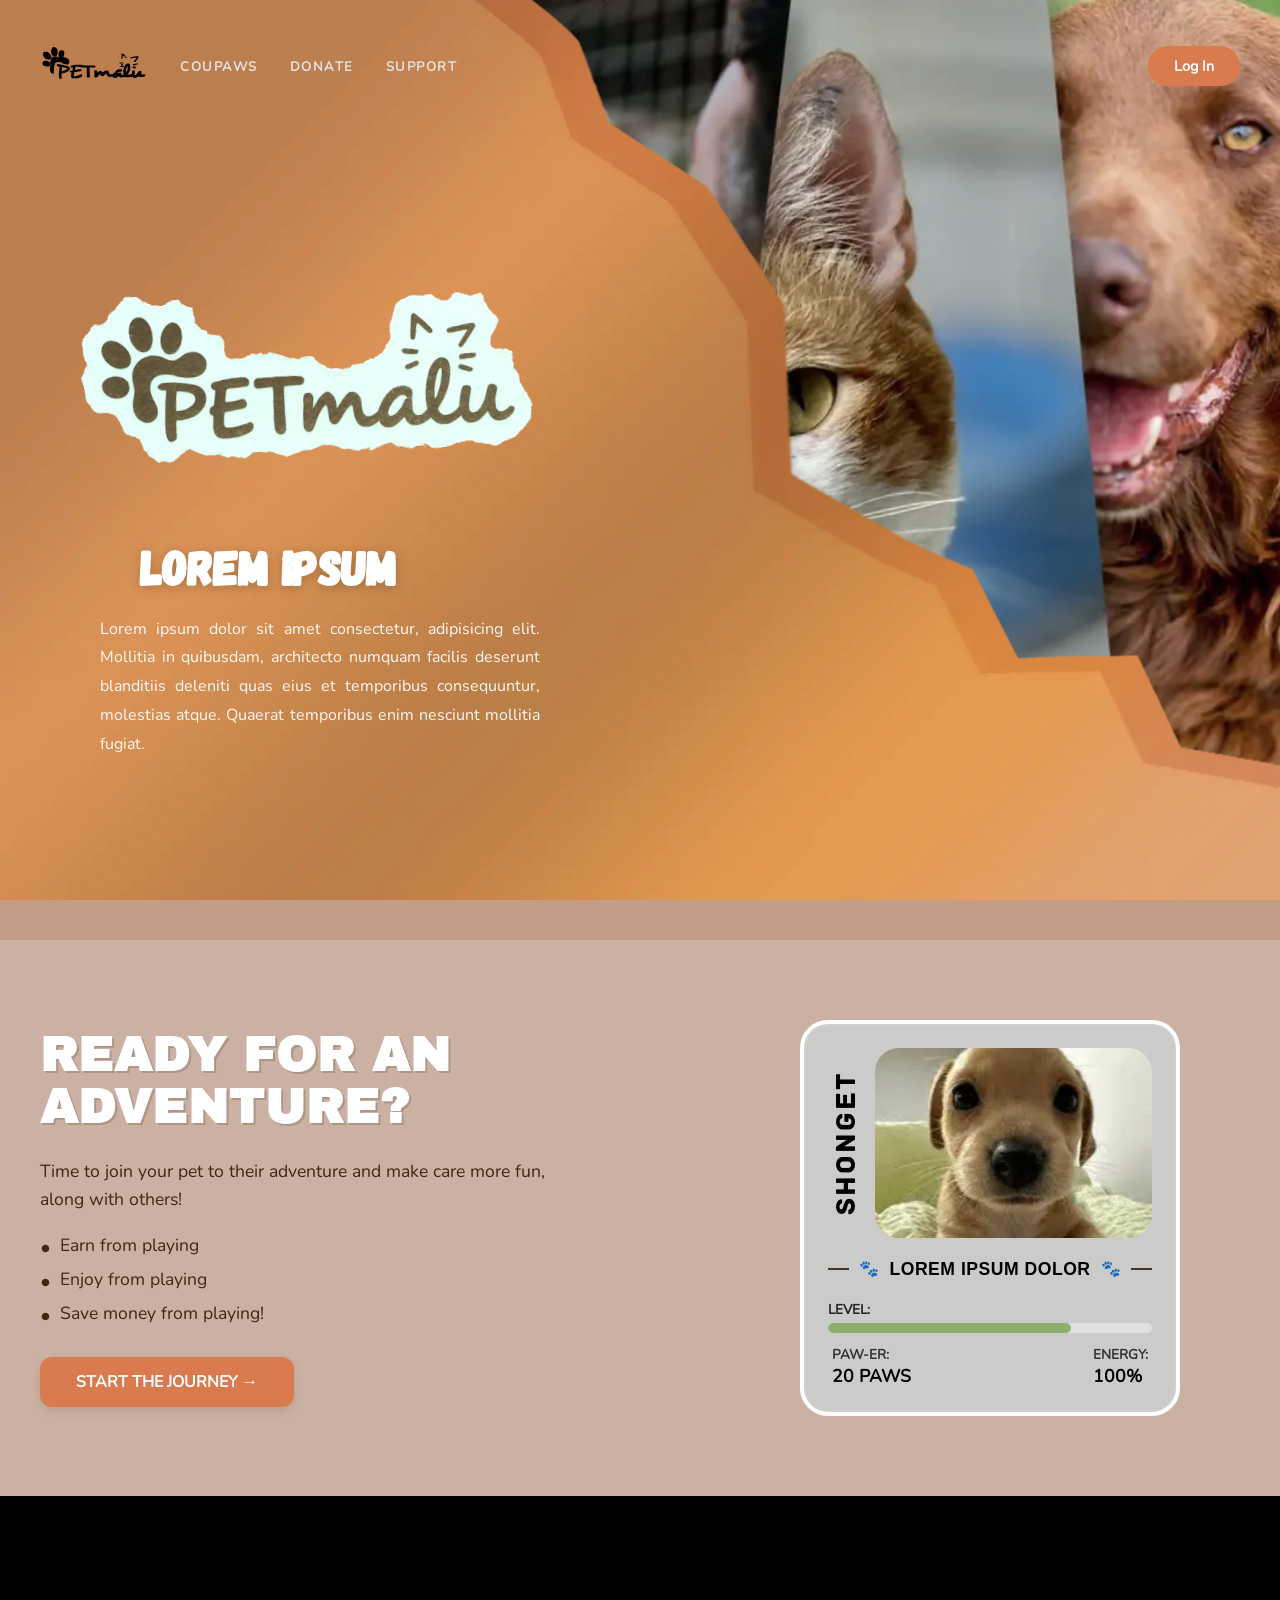
==== WebIndex/index.html @ b1582bc2 "New File Names (Para mas madali basahin)" ====
<!DOCTYPE html>

<html lang="en">

<head>
    <meta charset="UTF-8">
    <meta name="viewport" content="width=device-width, initial-scale=1.0">
    <title>PETmalu</title>
    <link rel="shortcut icon" href="/Assets/FaviconLogo.ico" type="image/x-icon">
    <link rel="stylesheet" href="index_style.css">
    <script src="index_script.js" defer></script>
</head>

<body>

    <nav>
        <a href="#" class="logo" id="logo-backtop">
            <img src="/Assets/Home_HeaderLogoSMALL.svg" alt="PETmalu">
        </a>

        <ul class="nav-links">
            <li><a href="#">Coupaws</a></li>
            <li><a href="#">Donate</a></li>
            <li><a href="#">Support</a></li>
        </ul>
        <button class="btn-login">Log In</button>
        <button class="hamburger" onclick="toggleMenu()">&#9776;</button>
    </nav>

    <section class="hero">
        <div class="harrow hero-left-bg"></div>
        <div class="harrow hero-right-photo"></div>

        <div class="hero-content">
            <div class="main-logo">
                <img src="/Assets/Home_Logo.webp" alt="PETmaluMAIN">
            </div>
            <h1>Lorem Ipsum</h1>
            <p>
                Lorem ipsum dolor sit amet consectetur, adipisicing elit. Mollitia in quibusdam, architecto numquam
                facilis deserunt blanditiis deleniti quas eius et temporibus consequuntur, molestias atque. Quaerat
                temporibus enim nesciunt mollitia fugiat.
            </p>
        </div>
    </section>

    <div class="separator"></div>

    <section class="adventure-section">
        <div class="adventure-container">

            <div class="adventure-left">
                <h2>READY FOR AN ADVENTURE?</h2>
                <p class="adventure-subtext">
                    Time to join your pet to their adventure and make care more fun, along with others!
                </p>
                <ul class="adventure-features">
                    <li>Earn from playing</li>
                    <li>Enjoy from playing</li>
                    <li>Save money from playing!</li>
                </ul>
                <button class="btn-journey">START THE JOURNEY &rarr;</button>
            </div>

            <div class="adventure-right">
                <div class="pet-card-slider" id="petCardSlider">
                    <div class="pet-card" id="petCardContent">

                        <div class="card-top-layout">
                            <div class="pet-name-vertical">SHONGET</div>
                            <div class="pet-image-container">
                                <img src="/Assets/wilsonlosiento.webp" alt="Pet Avatar" id="cardPetImg">
                            </div>
                        </div>

                        <div class="card-title-divider">
                            <span class="paw-icon">&#128062;</span>
                            <span class="pet-title">LOREM IPSUM DOLOR</span>
                            <span class="paw-icon">&#128062;</span>
                        </div>

                        <div class="card-stats-layout">
                            <div class="level-container">
                                <label>LEVEL:</label>
                                <div class="xp-bar">
                                    <div class="xp-progress" style="width: 75%;"></div>
                                </div>
                            </div>
                            <div class="stat-row">
                                <div class="stat-box">
                                    <span class="stat-label">PAW-ER:</span>
                                    <strong class="stat-value" id="cardPawer">20 PAWS</strong>
                                </div>
                                <div class="stat-box">
                                    <span class="stat-label">ENERGY:</span>
                                    <strong class="stat-value" id="cardEnergy">100%</strong>
                                </div>
                            </div>
                        </div>

                    </div>
                </div>
            </div>

        </div>
    </section>

    <!-- MODAL -->
    <div class="modal-overlay" id="authModal">
        <div class="modal-card">
            <button class="modal-close" id="closeModalBtn">&times;</button>

            <!-- LOGIN VIEW -->
            <div class="auth-view" id="loginView">
                <h2 class="auth-title">LOG IN</h2>
                <p class="auth-subtitle">Purr~ welcome back hooman!</p>
                <form id="loginForm">
                    <div class="input-group">
                        <input type="text" id="loginUser" placeholder="Username/Email">
                    </div>
                    <div class="input-group">
                        <input type="password" id="loginPass" placeholder="Password">
                    </div>
                    <!-- General form error (wrong credentials, no account) -->
                    <span class="form-error" id="loginFormError"></span>
                    <button type="submit" class="btn-auth-submit">LOG IN</button>
                </form>
                <p class="auth-switch-text"><a href="#" id="switchToRegister">Register Now</a></p>
            </div>

            <!-- REGISTER VIEW -->
            <div class="auth-view hidden" id="registerView">
                <h2 class="auth-title">REGISTER</h2>
                <p class="auth-subtitle">Woof! Let's get started!</p>
                <form id="registerForm">
                    <div class="input-group">
                        <input type="email" id="regEmail" placeholder="Email Address">
                    </div>
                    <div class="input-group">
                        <input type="password" id="regPass" placeholder="Password">
                    </div>
                    <div class="input-group">
                        <input type="password" id="regConfirm" placeholder="Confirm Password">
                    </div>
                    <div class="terms-row">
                        <input type="checkbox" id="agreeTerms">
                        <label for="agreeTerms">I agree to the <a href="#">Terms of Service</a></label>
                    </div>
                    <span class="form-error" id="registerFormError"></span>
                    <button type="submit" class="btn-auth-submit">REGISTER</button>
                </form>
                <p class="auth-switch-text">Account Exists? <a href="#" id="switchToLogin">Log In</a></p>
            </div>

        </div>
    </div>

    <footer></footer>

</body>

</html>
---- WebIndex/index_style.css ----
*, *::before, *::after {
    margin: 0;
    padding: 0;
    box-sizing: border-box;
}

/* === FONTS === */
@font-face {
    font-family: 'Nunito';
    src: url(/Fonts/Nunito/Nunito-VariableFont_wght.ttf) format('truetype');
    font-weight: 400;
    font-style: normal;
    font-display: swap;
}

@font-face {
    font-family: 'Nunito';
    src: url(/Fonts/Nunito/Nunito-Italic-VariableFont_wght.ttf) format('truetype');
    font-weight: 400;
    font-style: italic;
    font-display: swap;
}

@font-face {
    font-family: 'Gagalin';
    src: url(/Fonts/gagalin/Gagalin-Regular.otf) format('opentype');
    font-weight: 400;
    font-style: normal;
    font-display: swap;
}

@font-face {
    font-family: 'ArchivoBlack';
    src: url(/Fonts/Archivo_Black/ArchivoBlack-Regular.ttf) format('truetype');
    font-weight: 400;
    font-style: normal;
    font-display: swap;
}

@font-face {
    font-family: 'Archive';
    src: url(/Fonts/archive/Archive.otf) format('opentype');
    font-weight: 400;
    font-style: normal;
    font-display: swap;
}

@font-face {
    font-family: 'EtnaSerif';
    src: url(/Fonts/Etna_serif/etna-free-font.otf) format('opentype');
    font-weight: 400;
    font-style: normal;
    font-display: swap;
}

/* MAIN PAGE */
body {
    font-family: 'Nunito', sans-serif;
}

nav {
    position: fixed;
    top: 0; left: 0; right: 0;
    z-index: 100;
    display: flex;
    align-items: center;
    padding: 18px 40px;  
    gap: 32px;

    background: rgba(65, 38, 17, 0); 
    backdrop-filter: blur(0px);

    transition: background 0.3s ease, backdrop-filter 0.3s ease, padding 0.3s ease;
}

nav.scrolled {
    background: rgba(65, 38, 17, 0.65); 
    backdrop-filter: blur(12px);       
    padding: 12px 40px;                
    box-shadow: 0 4px 20px rgba(0, 0, 0, 0.15);
}

.logo img {
    height: 90px;
    width: auto;
}

.nav-links {
    display: flex;
    gap: 32px;
    list-style: none;
    padding: 0;
    margin: 0;
}

.nav-links a {
    color: rgb(226, 226, 226);
    text-decoration: none;
    font-size: 0.82rem;
    font-weight: 800;
    letter-spacing: 1.5px;
    text-transform: uppercase;
    transition: opacity 0.2s;
}

.nav-links + .btn-login {
    margin-left: auto;
}

.btn-login {
    background: #d97b4f;
    color: white;
    border: none;
    padding: 10px 26px;
    border-radius: 30px;
    font-family: 'Nunito', sans-serif;
    font-size: 0.9rem;
    font-weight: 700;
    cursor: pointer;
    transition: background 0.2s, transform 0.15s;
}
.btn-login:hover { background: #b85e32; transform: scale(1.04); }

.hamburger {
    display: none;
    background: transparent;
    border: none;
    color: rgb(255, 255, 255);
    font-size: 1.8rem;
    cursor: pointer;
}

/* ═══════════════════════════
   HERO
═══════════════════════════ */
.hero {
    position: relative;
    width: 100%;
    min-height: 100vh;
    display: flex;
    align-items: center;
    overflow: hidden;
}

.harrow {
    position: absolute;
    inset: 0;
    background-repeat: no-repeat;
}

.hero-left-bg {
    background-image: url('/Assets/Home_BG.webp');
    background-size: cover;
    background-position: left center;
    z-index: 2;
}

.hero-right-photo {
    background-image: url('/Assets/Home_Pets.webp');
    background-size: cover;
    background-position: right center;
    z-index: 1;
}

.hero-content {
    /* border: solid; <-- Debugging: know size*/
    position: relative;
    z-index: 10;
    padding: 120px 40px 60px 0;
    max-width: 700px;
}

/* FIX: removed padding so logo aligns with h1 and p */
.main-logo {
    margin-left: -30px;
    margin-bottom: 0;
}

.main-logo img {
    transform: rotate(-4deg);
    height: 380px;         
    width: auto;
}

.hero-content h1 {
    font-family: 'Gagalin', sans-serif;
    font-size: 3rem;
    color: white;
    text-transform: uppercase;
    margin-top: -50px;      /* gap between logo and h1 */
    padding-left: 140px;
    margin-bottom: 20px;
    text-shadow: 0 2px 12px rgba(0, 0, 0, 0.2);
}

.hero-content p {
    font-size: 1rem;
    line-height: 1.8;
    color: rgba(255, 255, 255, 0.95);
    max-width: 440px;
    margin-left: 100px;
    text-align: justify;
}

.separator {
    background-color: #c59d87;
    padding: 20px;
    width: 100%;
    display: flex;
    justify-content: center;
}

/* ═══════════════════════════
   ADVENTURE SECTION
═══════════════════════════ */
.adventure-section {
    background-color: #cbb1a3; /* Matches your warm background color */
    padding: 80px 40px;
    width: 100%;
    display: flex;
    justify-content: center;
}

.adventure-container {
    max-width: 1200px;
    width: 100%;
    display: flex;
    align-items: center;
    justify-content: space-between;
    gap: 40px;
}

/* Left Content Styles */
.adventure-left {
    flex: 1;
    max-width: 550px;
}

.adventure-left h2 {
    font-family: 'ArchivoBlack', 'Gagalin', sans-serif;
    font-size: 3rem;
    color: #fff; /* White title with a soft offset shadow look */
    text-shadow: 2px 2px 0px rgba(65, 38, 17, 0.2);
    margin-bottom: 24px;
    letter-spacing: 1px;
}

.adventure-subtext {
    font-size: 1.1rem;
    line-height: 1.6;
    color: #412611; /* Dark brown for high contrast readability */
    margin-bottom: 20px;
}

.adventure-features {
    list-style-type: none; /* Removes standard bullets so we can style them */
    margin-bottom: 32px;
}

.adventure-features li {
    font-size: 1.1rem;
    color: #412611;
    margin-bottom: 10px;
    position: relative;
    padding-left: 20px;
}

/* Custom Bullet Point (A neat trick instead of standard dots) */
.adventure-features li::before {
    content: "•";
    position: absolute;
    left: 0;
    color: #412611;
    font-size: 1.3rem;
}

/* Start Journey Button */
.btn-journey {
    background: #d97b4f;
    color: white;
    border: none;
    padding: 14px 36px;
    border-radius: 12px; /* Smooth rounded corners matching your image */
    font-family: 'Nunito', sans-serif;
    font-size: 1rem;
    font-weight: 800;
    text-transform: uppercase;
    cursor: pointer;
    box-shadow: 0 4px 10px rgba(0, 0, 0, 0.1);
    transition: background 0.2s, transform 0.15s;
}

.btn-journey:hover {
    background: #b85e32;
    transform: translateY(-2px);
}

/* Right Content Column holding the placeholder card */
.adventure-right {
    flex: 1;
    display: flex;
    justify-content: center;
    max-width: 500px;
}

.pet-card {
    background: #e1deda; /* Light gray card backing */
    width: 100%;
    max-width: 380px;
    border-radius: 24px; /* Matches your rounded card graphics */
    box-shadow: 0 8px 24px rgba(0, 0, 0, 0.1);
    border: 4px solid #fff; /* Gives it a premium clean border look */
}

/* Card Container Setup */
.pet-card-slider {
    width: 100%;
    max-width: 380px;
    display: flex;
    justify-content: center;
}

/* The Main Card Box */
.pet-card {
    background-color: #cbcbc9; /* Matches the exact matte gray background */
    width: 100%;
    max-width: 380px;
    border-radius: 28px;       /* Smooth rounded card frame */
    padding: 24px;
    box-shadow: inset 0 0 0 2px rgba(255,255,255,0.1); /* Subtle inner depth */
    display: flex;
    flex-direction: column;
    gap: 16px;
    opacity: 1;
    transition: opacity 0.4s ease-in-out;
}

.pet-card.fade-out {
    opacity: 0;
}

/* Image + Vertical Name Row */
.card-top-layout {
    display: flex;
    align-items: center;
    gap: 12px;
    width: 100%;
}

/* The Magic Trick for Vertical Text */
.pet-name-vertical {
    font-family: 'Archive', 'Gagalin', Arial, sans-serif;
    font-size: 1.8rem;
    color: #000000;
    writing-mode: vertical-rl;  /* Rotates text alignment vertically */
    transform: rotate(180deg);    /* Keeps text orientation reading upwards */
    text-align: center;
    letter-spacing: 2px;
}

.pet-image-container {
    flex: 1;
    background: #738c31; /* Matches the landscape greens or backup placeholder color */
    border-radius: 24px;
    height: 190px;
    overflow: hidden;
}

.pet-image-container img {
    width: 100%;
    height: 100%;
    object-fit: cover; /* Keeps real images nicely cropped inside */
}

/* Decorative Title Separator Line */
.card-title-divider {
    display: flex;
    align-items: center;
    justify-content: center;
    gap: 10px;
    width: 100%;
    margin: 4px 0;
}

.card-title-divider::before,
.card-title-divider::after {
    content: "";
    flex: 1;
    height: 2px;
    background-color: #433530; /* Dark alignment line color */
}

.pet-title {
    font-family: Arial, sans-serif;
    font-weight: bold;
    font-size: 1.1rem;
    color: #000;
    text-transform: uppercase;
    letter-spacing: 0.5px;
}

.paw-icon {
    color: #000;
    font-size: 1rem;
}

/* Progress and Stats Layout */
.level-container {
    display: flex;
    flex-direction: column;
    gap: 4px;
    margin-bottom: 12px;
}

.level-container label {
    font-size: 0.85rem;
    font-weight: bold;
    color: #222;
}

.xp-bar {
    background: rgba(255, 255, 255, 0.4);
    border-radius: 20px;
    height: 10px;
    width: 100%;
    overflow: hidden;
}

.xp-progress {
    background: #8fae6b; /* Soft green status fill from your layout design */
    height: 100%;
    border-radius: 20px;
}

/* Side-by-Side Stat Numbers */
.stat-row {
    display: flex;
    justify-content: space-between;
    width: 100%;
    padding: 0 4px;
}

.stat-box {
    display: flex;
    flex-direction: column;
}

.stat-label {
    font-size: 0.85rem;
    color: #333;
    font-weight: bold;
}

.stat-value {
    font-size: 1.1rem;
    color: #000;
    font-weight: 900;
}

/*
    FOOTER
*/
footer {
    background-color: black;
    padding: 100px;
    width: 100%;
    display: flex;
    justify-content: center;
}

/* ═══════════════════════════
   ADVENTURE RESPONSIVE MODIFIER
═══════════════════════════ */
@media (max-width: 768px) {
    .adventure-container {
        flex-direction: column; /* Automatically stacks them on mobile! */
        text-align: center;
        gap: 40px;
    }
    
    .adventure-features li {
        padding-left: 0;
    }
    .adventure-features li::before {
        display: none; /* Cleans up alignment for center text on mobile */
    }
    
    .adventure-left h2 {
        font-size: 2.2rem;
    }
}

/* ═══════════════════════════
   AUTH MODAL SYSTEM
═══════════════════════════ */
.modal-overlay {
    display: none;
    position: fixed;
    inset: 0;
    background: rgba(0, 0, 0, 0.5);
    z-index: 999;
    justify-content: center;
    align-items: center;
}

.modal-overlay.active {
    display: flex;
}

.modal-card {
    background: #e8d5c0;
    border-radius: 24px;
    padding: 40px 36px 32px;
    width: 100%;
    max-width: 420px;
    position: relative;
}

.modal-overlay.active .modal-card {
    transform: scale(1);
}

.modal-close {
    position: absolute;
    top: 20px;
    right: 24px;
    background: none;
    border: none;
    font-size: 1.4rem;
    cursor: pointer;
    color: #3b2a1a;
}

.auth-title {
    font-family: 'EtnaSerif', sans-serif;
    font-size: 2.2rem;
    color: #1a1008;
    text-align: center;
    text-transform: uppercase;
    margin-bottom: 6px;
}

.auth-subtitle {
    text-align: center;
    font-size: 0.95rem;
    color: #3b2a1a;
    margin-bottom: 32px;
}

/* Form Styles */
.input-group {
    margin-bottom: 16px;
}

.input-group input {
    width: 100%;
    padding: 14px 20px;
    border-radius: 30px;
    border: 2px solid #b87a5a;
    background: #e8d5c0;
    font-family: 'Nunito', sans-serif;
    font-size: 0.9rem;
    color: #3b2a1a;
    outline: none;
    transition: border-color 0.2s;
}

.input-group input::placeholder {
    color: #8a6a55;
}

.input-group input:focus {
    border-color: #d97b4f;
}

.btn-auth-submit {
    width: 100%;
    padding: 14px;
    margin-top: 24px;
    background: #d4907a;
    color: #1a1008;
    border: 2px solid #b87a5a;
    border-radius: 30px;
    font-family: 'ArchivoBlack', sans-serif;
    font-size: 1rem;
    cursor: pointer;
    transition: background 0.2s;
}

.btn-auth-submit:hover {
    background: #c47a62;
    color: white;
}

.auth-switch-text {
    text-align: center;
    margin-top: 20px;
    padding-top: 20px;
    border-top: 2px dashed #b87a5a;
    font-size: 0.9rem;
    color: #3b2a1a;
}

.auth-switch-text a {
    color: #3b2a1a;
    font-weight: 800;
    text-decoration: none;
}

.auth-switch-text a:hover {
    color: #d97b4f;
}

/* View utility class switcher toggle toggling mechanisms */
.hidden {
    display: none;
}

/* CHECK BOX TOS */
.terms-row {
    display: flex;
    align-items: center;
    gap: 10px;
    margin-top: 8px;
    font-size: 0.88rem;
    color: #3b2a1a;
}

.terms-row a {
    font-weight: 800;
    color: #3b2a1a;
    text-decoration: none;
}

.terms-row a:hover { color: #d97b4f; }

/* ═══════════════════════════
   MOBILE (768px and below)
═══════════════════════════ */
@media (max-width: 768px) {

    .hamburger {
        display: block;
    }

    .nav-links + .btn-login {
        margin-left: auto;
    }

    .nav-links {
        flex-direction: column;
        position: absolute;
        top: 90px; left: 0; right: 0;
        background: rgba(65, 38, 17, 0.85);
        padding: 20px;
        gap: 16px;
        text-align: center;
        z-index: 200;

        /* fade + slide animation */
        display: flex;
        opacity: 0;
        pointer-events: none;
        transform: translateY(-10px);
        transition: opacity 0.3s ease, transform 0.3s ease;
    }

    .nav-links.open {
        opacity: 1;
        pointer-events: all;
        transform: translateY(0);
    }

    .nav-links a {
        color: rgb(255, 255, 255);
    }

    .hero-left-bg { display: none; }

    .hero-right-photo {
        background-position: center;
        z-index: 1;
    }

    .hero-right-photo::after {
        content: '';
        position: absolute;
        inset: 0;
        background: rgba(0, 0, 0, 0.45);
        z-index: 1;
    }

    .logo img {
        filter: brightness(0) invert(1);
        height: 100px;
        width: auto;
    }

    .hero-content {
        padding: 120px 24px 40px 24px;
        text-align: center;
        max-width: 100%;
    }

    .main-logo {
        display: flex;
        justify-content: center;   
    }

    .main-logo img {
        height: 140px;
        padding-left: 150px;
        margin-bottom: 20px;             
    }

    .hero-content p {
        text-align: center;
    }
}

/* ═══════════════════════════
   ULTRA-SMALL MOBILE (320px and below)
═══════════════════════════ */
@media (max-width: 360px) {
    nav {
        padding: 10px 16px; /* Shrinks container spacing so buttons don't clip */
        gap: 12px;
    }

    .logo img {
        height: 45px; /* Scales down the header logo so it fits alongside buttons */
    }

    .btn-login {
        padding: 6px 16px; /* Makes the login button thumb-friendly but compact */
        font-size: 0.8rem;
    }

    .hamburger {
        font-size: 1.5rem; /* Scales down hamburger slightly */
    }

    .hero-content {
        padding-top: 90px; /* Prevents header from hiding top elements */
    }

    .main-logo img {
        height: 110px; /* Scales down the big center logo */
    }

    .hero-content h1 {
        font-size: 2rem; /* Softens big heading text so it doesn't split awkwardly into single letters */
    }

    .hero-content p {
        font-size: 0.85rem; /* Keeps line lengths comfortable to read */
    }
}

/* ═══════════════════════════
   INLINE ERROR STYLES
═══════════════════════════ */

/* Red border on invalid input */
.input-group input.input-error {
    border-color: #c0392b;
    background: #fdf0ee;
}

/* Small red text below the input */
.error-msg {
    display: block;
    color: #c0392b;
    font-size: 0.78rem;
    margin-top: 5px;
    margin-left: 12px;
}

/* General form-level error (wrong credentials, terms not checked) */
.form-error {
    display: block;
    font-size: 0.82rem;
    margin-top: 6px;
    margin-left: 4px;
    min-height: 1em;
}
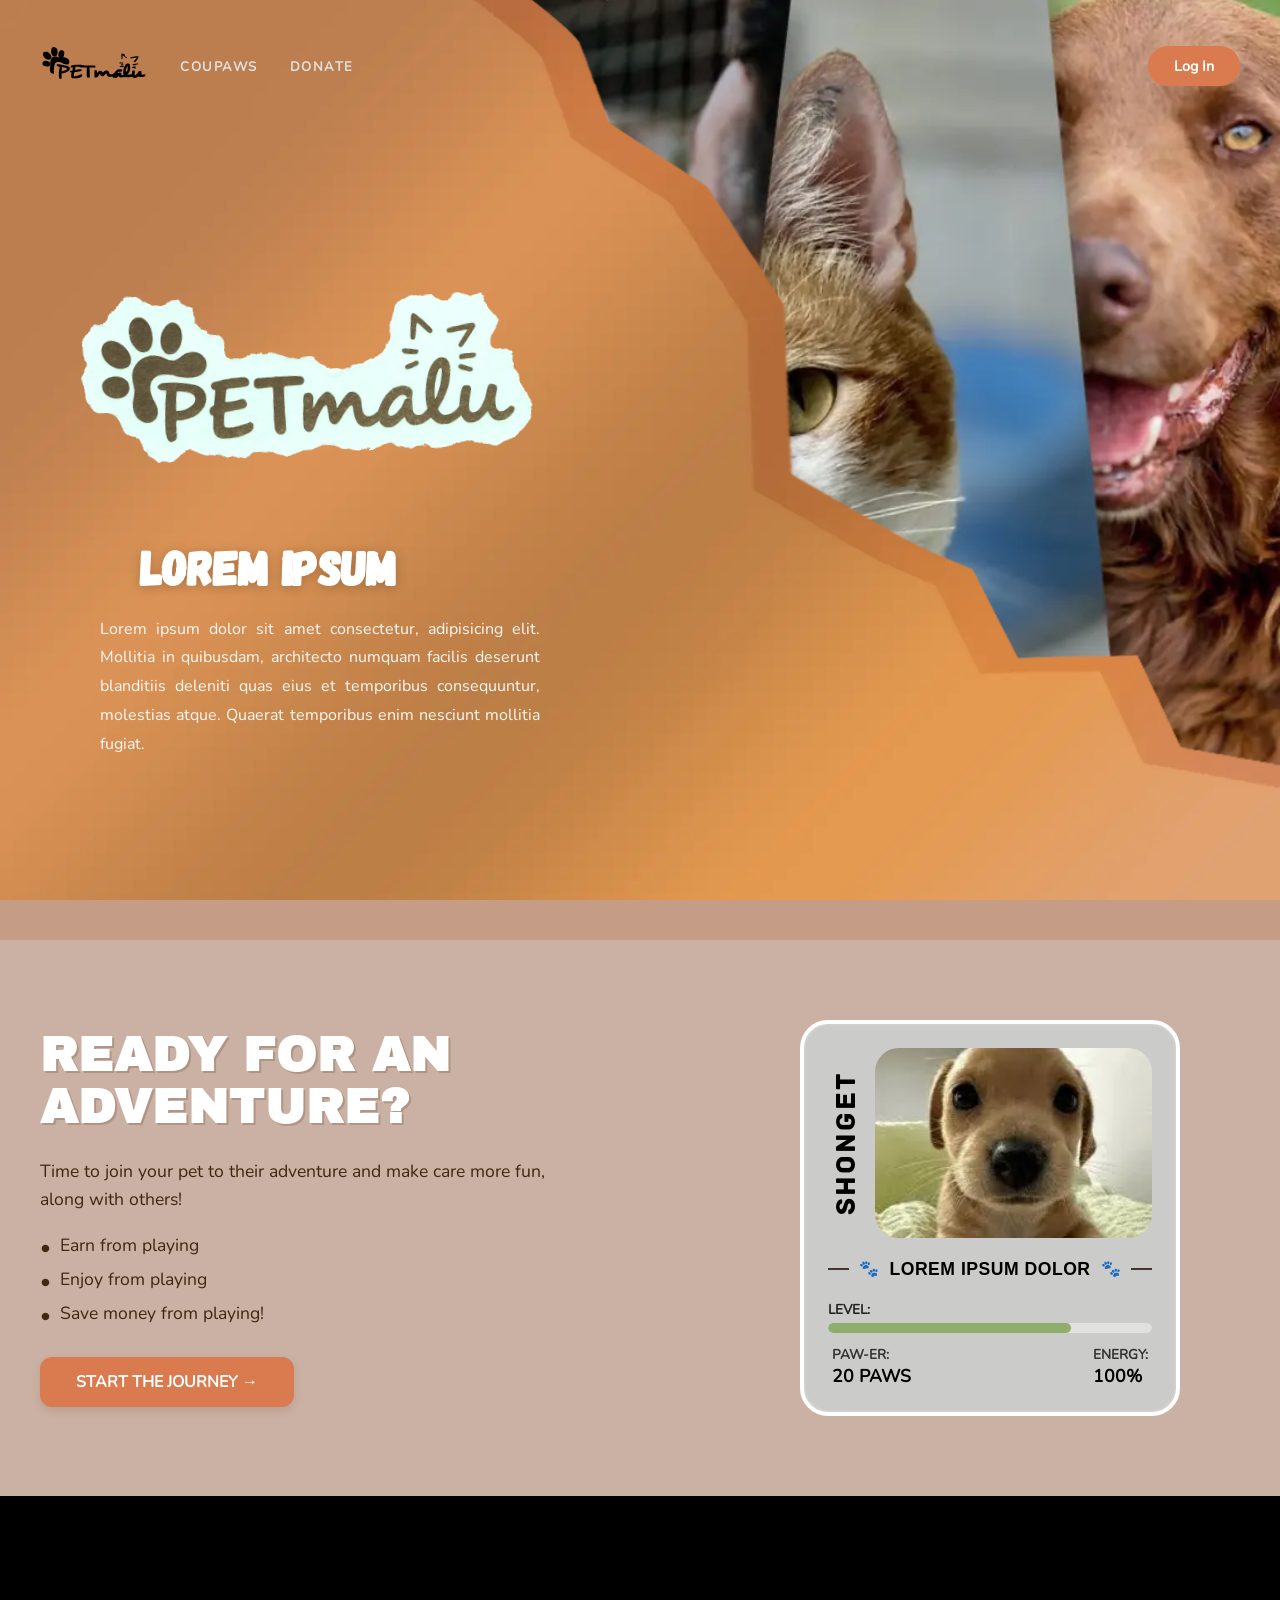
==== commit 8b039818: "Just in case if i forgor i edited anything" ====
--- a/WebIndex/index.html
+++ b/WebIndex/index.html
@@ -19,11 +19,11 @@
         </a>
 
         <ul class="nav-links">
-            <li><a href="#">Coupaws</a></li>
-            <li><a href="#">Donate</a></li>
-            <li><a href="#">Support</a></li>
+            <li><a href="/WebCoupons/coupons.html">Coupaws</a></li>
+            <li><a href="/WebDonate/donate.html">Donate</a></li>
+            <!-- Remove Support nav, its just the same as donate i guess -->
         </ul>
-        <button class="btn-login">Log In</button>
+        <button class="btn-login" id="navAuthBtn">Log In</button>
         <button class="hamburger" onclick="toggleMenu()">&#9776;</button>
     </nav>
 
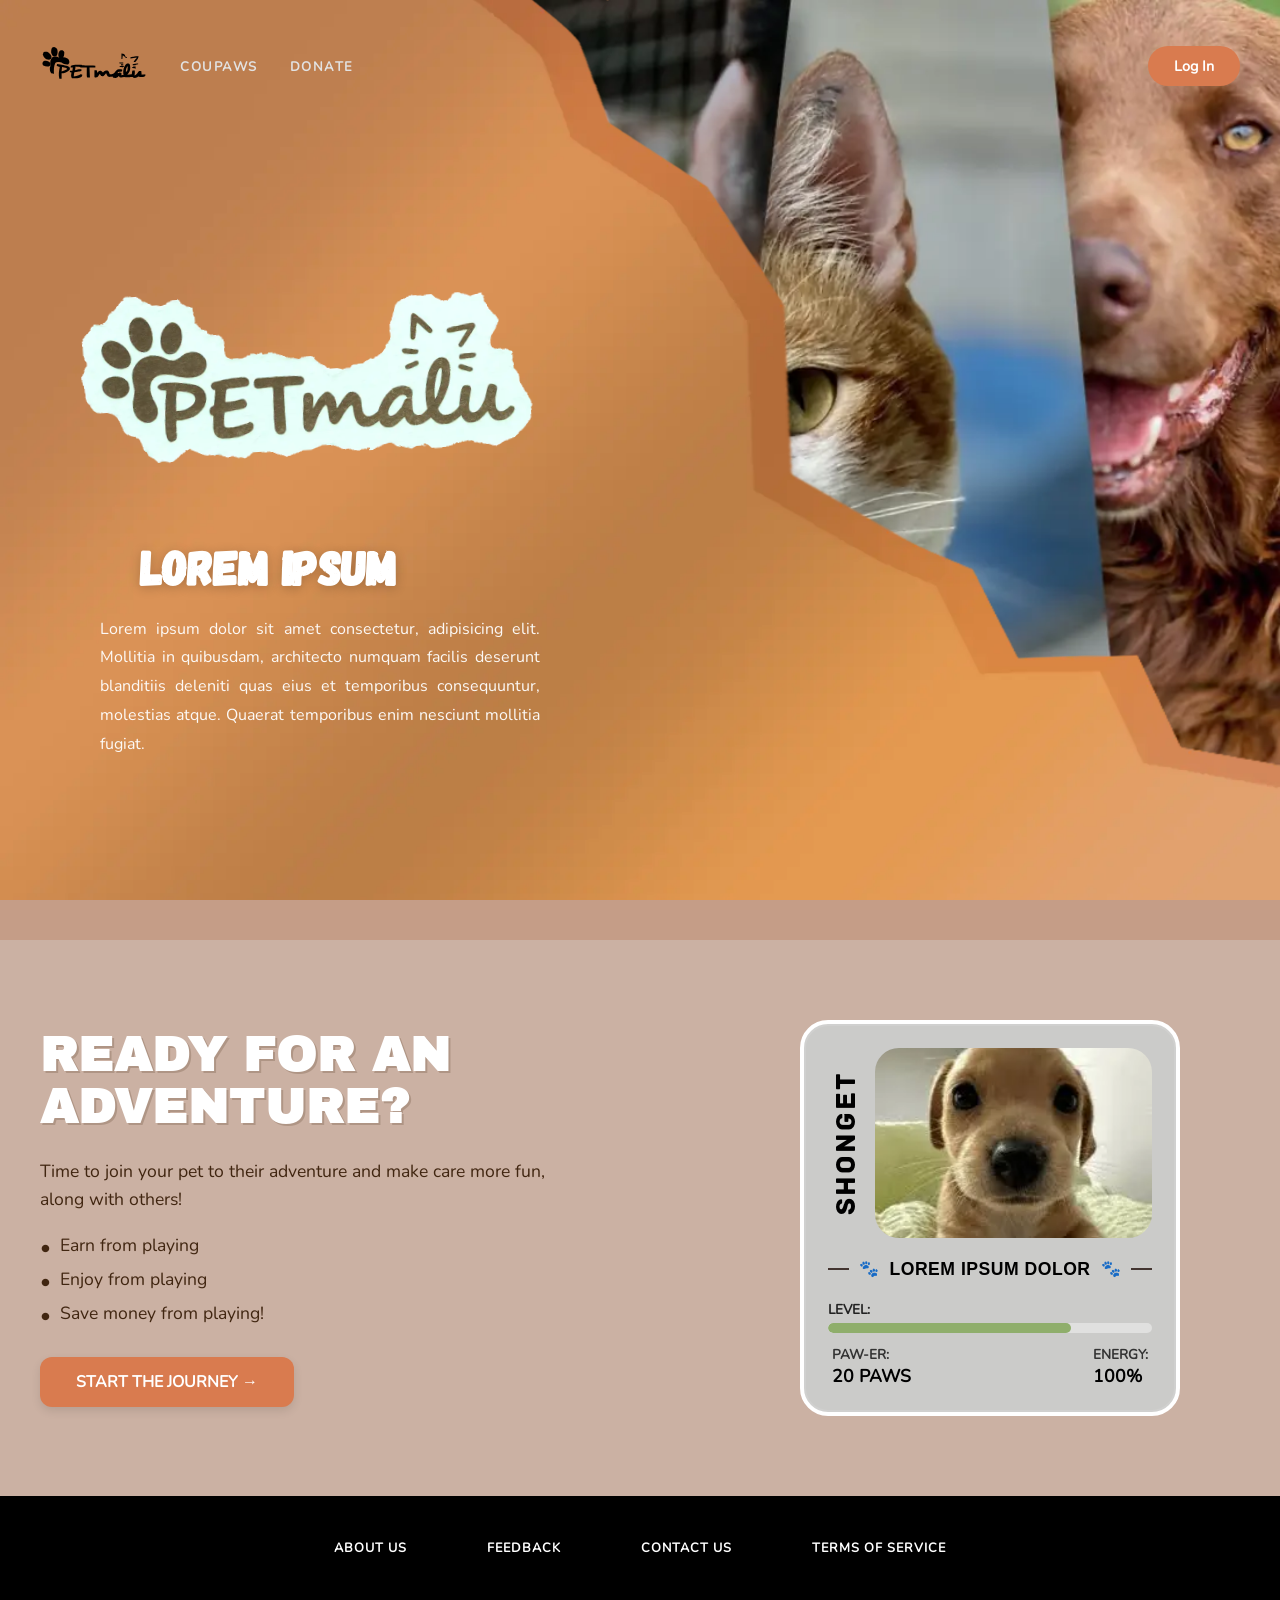
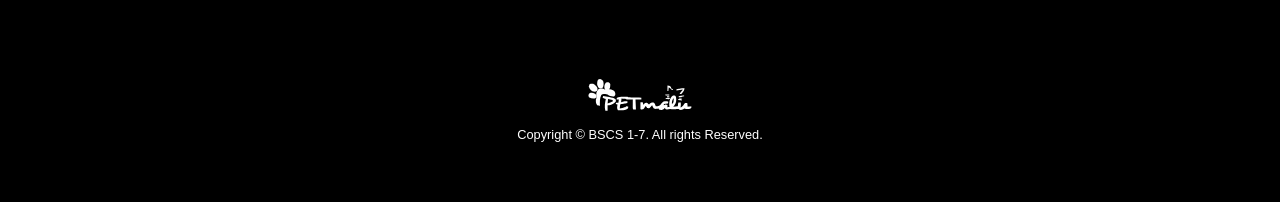
==== commit e19eed20: "Added TOS and Coupons" ====
--- a/WebIndex/index.html
+++ b/WebIndex/index.html
@@ -6,7 +6,7 @@
     <meta charset="UTF-8">
     <meta name="viewport" content="width=device-width, initial-scale=1.0">
     <title>PETmalu</title>
-    <link rel="shortcut icon" href="/Assets/FaviconLogo.ico" type="image/x-icon">
+    <link rel="shortcut icon" href="../Assets/FaviconLogo.ico" type="image/x-icon">
     <link rel="stylesheet" href="index_style.css">
     <script src="index_script.js" defer></script>
 </head>
@@ -15,12 +15,12 @@
 
     <nav>
         <a href="#" class="logo" id="logo-backtop">
-            <img src="/Assets/Home_HeaderLogoSMALL.svg" alt="PETmalu">
+            <img src="../Assets/Home_HeaderLogoSMALL.svg" alt="PETmalu">
         </a>
 
         <ul class="nav-links">
-            <li><a href="/WebCoupons/coupons.html">Coupaws</a></li>
-            <li><a href="/WebDonate/donate.html">Donate</a></li>
+            <li><a href="../WebCoupons/coupons.html">Coupaws</a></li>
+            <li><a href="../WebDonate/donate.html">Donate</a></li>
             <!-- Remove Support nav, its just the same as donate i guess -->
         </ul>
         <button class="btn-login" id="navAuthBtn">Log In</button>
@@ -33,7 +33,7 @@
 
         <div class="hero-content">
             <div class="main-logo">
-                <img src="/Assets/Home_Logo.webp" alt="PETmaluMAIN">
+                <img src="../Assets/Home_Logo.webp" alt="PETmaluMAIN">
             </div>
             <h1>Lorem Ipsum</h1>
             <p>
@@ -69,7 +69,7 @@
                         <div class="card-top-layout">
                             <div class="pet-name-vertical">SHONGET</div>
                             <div class="pet-image-container">
-                                <img src="/Assets/wilsonlosiento.webp" alt="Pet Avatar" id="cardPetImg">
+                                <img src="../Assets/wilsonlosiento.webp" alt="Pet Avatar" id="cardPetImg">
                             </div>
                         </div>
 
@@ -155,7 +155,21 @@
         </div>
     </div>
 
-    <footer></footer>
+    <footer>
+        <div class="foot_nav">
+            <ul class="foot_list">
+                <li><a href="../WebEmpty/web.html">About Us</a></li>
+                <li><a href="../WebEmpty/web.html">Feedback</a></li>
+                <li><a href="../WebEmpty/web.html">Contact Us</a></li>
+                <li><a href="../WebTOS/tos.html">Terms Of Service</a></li>
+            </ul>
+
+            <img src="../Assets/Home_HeaderLogoSMALL.svg" alt="PETmalu Logo" class="logo_foot">
+            <p>Copyright &copy; BSCS 1-7. All rights Reserved.</p>
+        </div>
+
+
+    </footer>
 
 </body>
 
--- a/WebIndex/index_style.css
+++ b/WebIndex/index_style.css
@@ -7,7 +7,7 @@
 /* === FONTS === */
 @font-face {
     font-family: 'Nunito';
-    src: url(/Fonts/Nunito/Nunito-VariableFont_wght.ttf) format('truetype');
+    src: url(../Fonts/Nunito/Nunito-VariableFont_wght.ttf) format('truetype');
     font-weight: 400;
     font-style: normal;
     font-display: swap;
@@ -15,7 +15,7 @@
 
 @font-face {
     font-family: 'Nunito';
-    src: url(/Fonts/Nunito/Nunito-Italic-VariableFont_wght.ttf) format('truetype');
+    src: url(../Fonts/Nunito/Nunito-Italic-VariableFont_wght.ttf) format('truetype');
     font-weight: 400;
     font-style: italic;
     font-display: swap;
@@ -23,7 +23,7 @@
 
 @font-face {
     font-family: 'Gagalin';
-    src: url(/Fonts/gagalin/Gagalin-Regular.otf) format('opentype');
+    src: url(../Fonts/gagalin/Gagalin-Regular.otf) format('opentype');
     font-weight: 400;
     font-style: normal;
     font-display: swap;
@@ -31,7 +31,7 @@
 
 @font-face {
     font-family: 'ArchivoBlack';
-    src: url(/Fonts/Archivo_Black/ArchivoBlack-Regular.ttf) format('truetype');
+    src: url(../Fonts/Archivo_Black/ArchivoBlack-Regular.ttf) format('truetype');
     font-weight: 400;
     font-style: normal;
     font-display: swap;
@@ -39,7 +39,7 @@
 
 @font-face {
     font-family: 'Archive';
-    src: url(/Fonts/archive/Archive.otf) format('opentype');
+    src: url(../Fonts/archive/Archive.otf) format('opentype');
     font-weight: 400;
     font-style: normal;
     font-display: swap;
@@ -47,7 +47,15 @@
 
 @font-face {
     font-family: 'EtnaSerif';
-    src: url(/Fonts/Etna_serif/etna-free-font.otf) format('opentype');
+    src: url(../Fonts/Etna_serif/etna-free-font.otf) format('opentype');
+    font-weight: 400;
+    font-style: normal;
+    font-display: swap;
+}
+
+@font-face {
+    font-family: 'WorkSans';
+    src: url(../Fonts/Work_Sans/WorkSans-VariableFont_wght.ttf) format('truetype');
     font-weight: 400;
     font-style: normal;
     font-display: swap;
@@ -149,14 +157,14 @@
 }
 
 .hero-left-bg {
-    background-image: url('/Assets/Home_BG.webp');
+    background-image: url('../Assets/Home_BG.webp');
     background-size: cover;
     background-position: left center;
     z-index: 2;
 }
 
 .hero-right-photo {
-    background-image: url('/Assets/Home_Pets.webp');
+    background-image: url('../Assets/Home_Pets.webp');
     background-size: cover;
     background-position: right center;
     z-index: 1;
@@ -457,15 +465,64 @@
     font-weight: 900;
 }
 
-/*
-    FOOTER
-*/
+/* FOOTER */
 footer {
     background-color: black;
-    padding: 100px;
-    width: 100%;
-    display: flex;
+    padding: 60px 20px;
+    width: 100%;
+    display: flex;
+    flex-direction: column;
+    align-items: center;    
+    justify-content: center; 
+    gap: 30px;             
+}
+
+.foot_nav {
+    margin-top: -20px;
+    display: flex;
+    flex-direction: column;
+    align-items: center;
+    width: 100%;
+    gap: 32px; 
+}
+
+footer .foot_list {
+    display: flex;
+    flex-direction: row; 
+    flex-wrap: wrap;       
     justify-content: center;
+    list-style: none;      
+    margin: 0;
+    padding: 0;
+}
+
+.foot_list a {
+    margin: 0 40px;
+    font-family: 'Nunito', sans-serif;
+    font-size: 0.8rem;
+    font-weight: 600;
+    color: #fff;
+    text-decoration: none;
+    text-transform: uppercase;
+    letter-spacing: 1px;
+    transition: color 0.3s ease;
+}
+.foot_list a:hover {
+    color: #a5a5a5;
+}
+
+.logo_foot {
+    height: 90px;
+    width: auto;
+    margin-top: 60px;
+    filter: brightness(0) invert(1);
+}
+
+.foot_nav p {
+    color: white;
+    font-family: Arial, Helvetica, sans-serif;
+    font-size: 0.8rem;
+    margin-top: -45px;
 }
 
 /* ═══════════════════════════
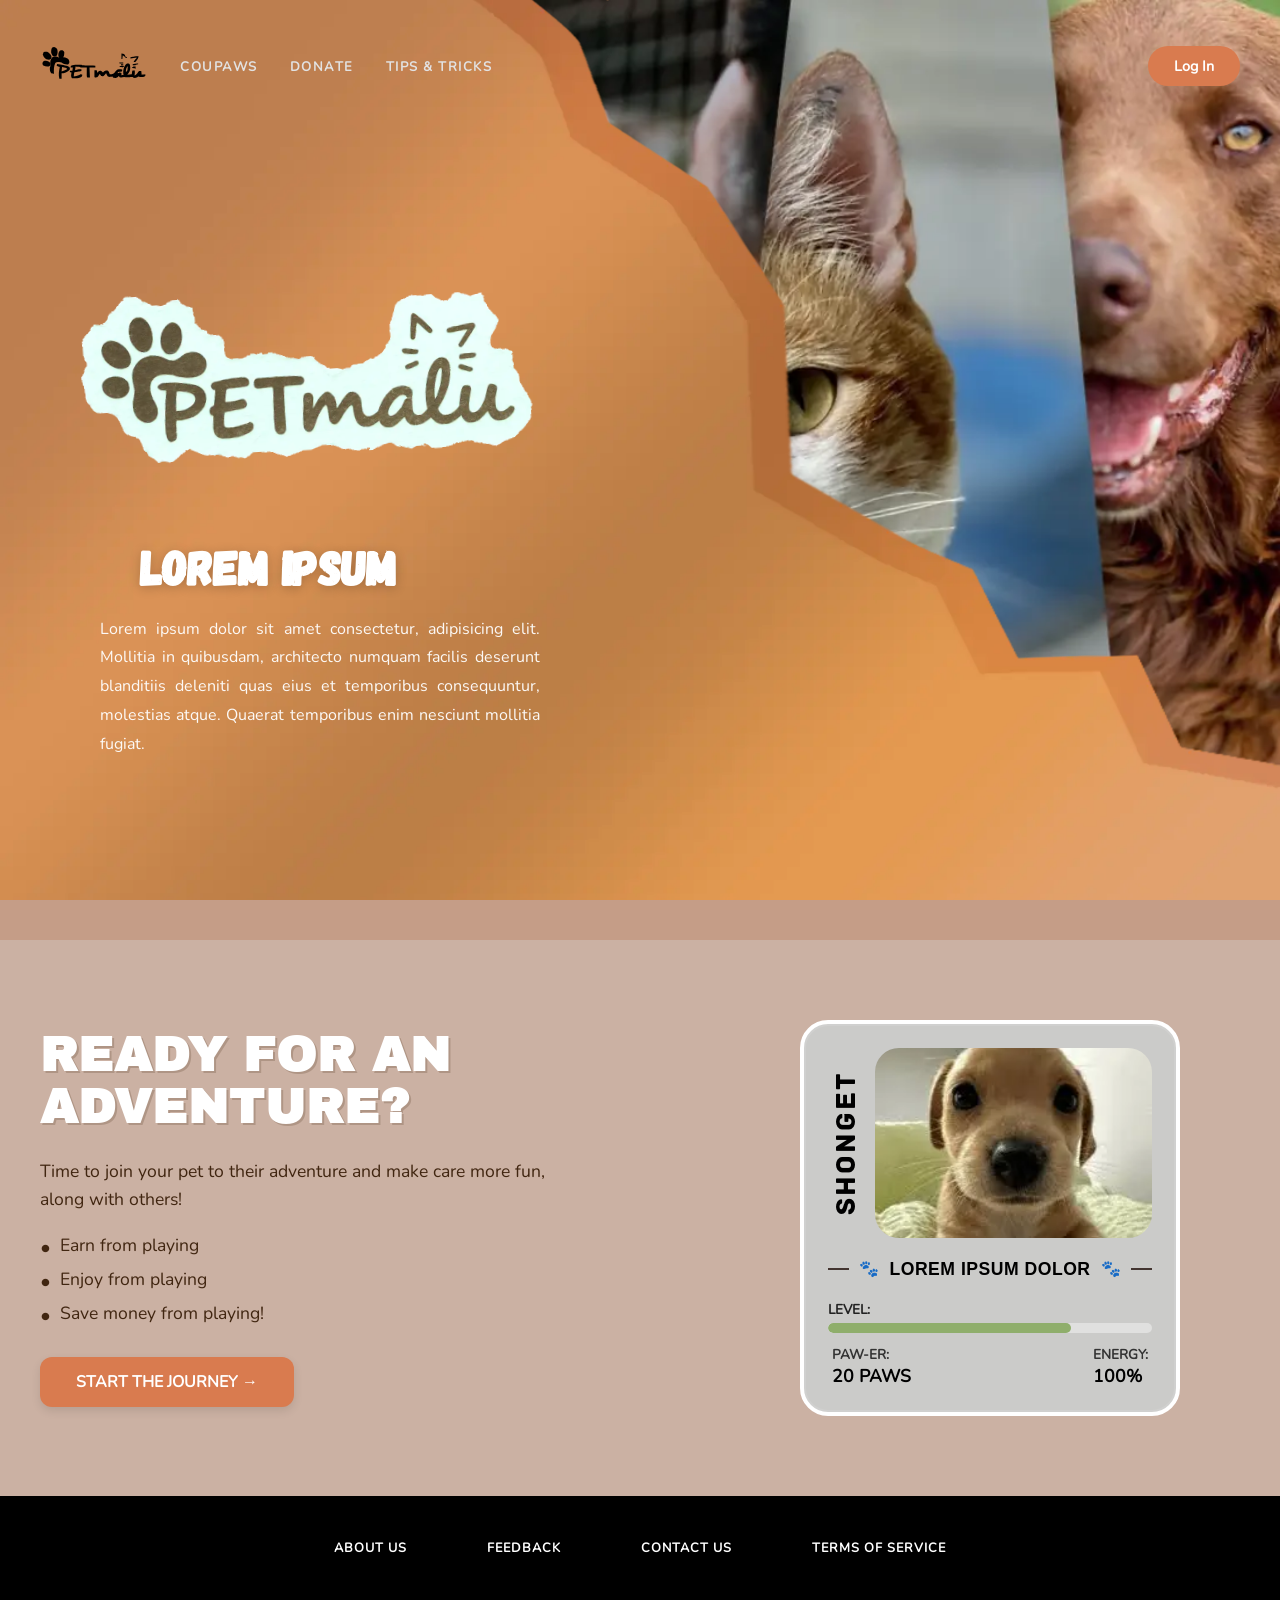
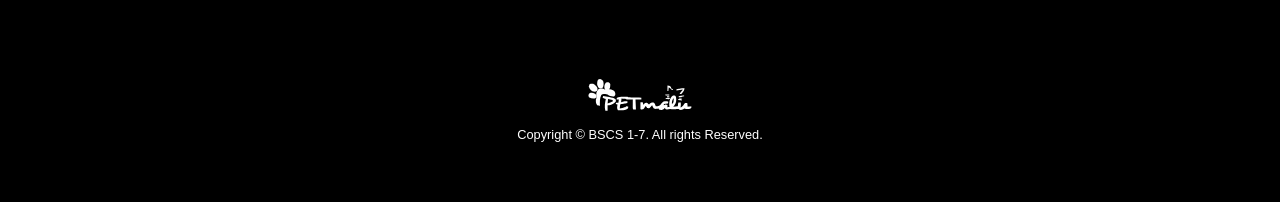
==== commit 6e7abb41: "Fixed colors, fonts, text aligns, comments, etc." ====
--- a/WebIndex/index.html
+++ b/WebIndex/index.html
@@ -21,6 +21,7 @@
         <ul class="nav-links">
             <li><a href="../WebCoupons/coupons.html">Coupaws</a></li>
             <li><a href="../WebDonate/donate.html">Donate</a></li>
+            <li><a href="tips.html">Tips & Tricks</a></li>
             <!-- Remove Support nav, its just the same as donate i guess -->
         </ul>
         <button class="btn-login" id="navAuthBtn">Log In</button>
@@ -158,9 +159,9 @@
     <footer>
         <div class="foot_nav">
             <ul class="foot_list">
-                <li><a href="../WebEmpty/web.html">About Us</a></li>
-                <li><a href="../WebEmpty/web.html">Feedback</a></li>
-                <li><a href="../WebEmpty/web.html">Contact Us</a></li>
+                <li><a href="aboutus.html">About Us</a></li>
+                <li><a href="feedback.html">Feedback</a></li>
+                <li><a href="contact.html">Contact Us</a></li>
                 <li><a href="../WebTOS/tos.html">Terms Of Service</a></li>
             </ul>
 
--- a/WebIndex/index_style.css
+++ b/WebIndex/index_style.css
@@ -178,7 +178,7 @@
     max-width: 700px;
 }
 
-/* FIX: removed padding so logo aligns with h1 and p */
+/* removed padding so logo aligns with h1 and p */
 .main-logo {
     margin-left: -30px;
     margin-bottom: 0;
@@ -222,7 +222,7 @@
    ADVENTURE SECTION
 ═══════════════════════════ */
 .adventure-section {
-    background-color: #cbb1a3; /* Matches your warm background color */
+    background-color: #cbb1a3;
     padding: 80px 40px;
     width: 100%;
     display: flex;
@@ -247,7 +247,7 @@
 .adventure-left h2 {
     font-family: 'ArchivoBlack', 'Gagalin', sans-serif;
     font-size: 3rem;
-    color: #fff; /* White title with a soft offset shadow look */
+    color: #fff;
     text-shadow: 2px 2px 0px rgba(65, 38, 17, 0.2);
     margin-bottom: 24px;
     letter-spacing: 1px;
@@ -256,12 +256,12 @@
 .adventure-subtext {
     font-size: 1.1rem;
     line-height: 1.6;
-    color: #412611; /* Dark brown for high contrast readability */
+    color: #412611;
     margin-bottom: 20px;
 }
 
 .adventure-features {
-    list-style-type: none; /* Removes standard bullets so we can style them */
+    list-style-type: none; /* i need more bullets, biggers weapons sir*/
     margin-bottom: 32px;
 }
 
@@ -273,7 +273,7 @@
     padding-left: 20px;
 }
 
-/* Custom Bullet Point (A neat trick instead of standard dots) */
+/* Custom Bullet Point*/
 .adventure-features li::before {
     content: "•";
     position: absolute;
@@ -288,7 +288,7 @@
     color: white;
     border: none;
     padding: 14px 36px;
-    border-radius: 12px; /* Smooth rounded corners matching your image */
+    border-radius: 12px;
     font-family: 'Nunito', sans-serif;
     font-size: 1rem;
     font-weight: 800;
@@ -315,9 +315,9 @@
     background: #e1deda; /* Light gray card backing */
     width: 100%;
     max-width: 380px;
-    border-radius: 24px; /* Matches your rounded card graphics */
+    border-radius: 24px; 
     box-shadow: 0 8px 24px rgba(0, 0, 0, 0.1);
-    border: 4px solid #fff; /* Gives it a premium clean border look */
+    border: 4px solid #fff; 
 }
 
 /* Card Container Setup */
@@ -330,12 +330,12 @@
 
 /* The Main Card Box */
 .pet-card {
-    background-color: #cbcbc9; /* Matches the exact matte gray background */
+    background-color: #cbcbc9; 
     width: 100%;
     max-width: 380px;
-    border-radius: 28px;       /* Smooth rounded card frame */
+    border-radius: 28px;
     padding: 24px;
-    box-shadow: inset 0 0 0 2px rgba(255,255,255,0.1); /* Subtle inner depth */
+    box-shadow: inset 0 0 0 2px rgba(255,255,255,0.1);
     display: flex;
     flex-direction: column;
     gap: 16px;
@@ -355,7 +355,7 @@
     width: 100%;
 }
 
-/* The Magic Trick for Vertical Text */
+/* Vertical Text */
 .pet-name-vertical {
     font-family: 'Archive', 'Gagalin', Arial, sans-serif;
     font-size: 1.8rem;
@@ -368,7 +368,7 @@
 
 .pet-image-container {
     flex: 1;
-    background: #738c31; /* Matches the landscape greens or backup placeholder color */
+    background: #738c31;
     border-radius: 24px;
     height: 190px;
     overflow: hidden;
@@ -377,10 +377,10 @@
 .pet-image-container img {
     width: 100%;
     height: 100%;
-    object-fit: cover; /* Keeps real images nicely cropped inside */
-}
-
-/* Decorative Title Separator Line */
+    object-fit: cover;
+}
+
+/* Title Separator Line */
 .card-title-divider {
     display: flex;
     align-items: center;
@@ -435,7 +435,7 @@
 }
 
 .xp-progress {
-    background: #8fae6b; /* Soft green status fill from your layout design */
+    background: #8fae6b; 
     height: 100%;
     border-radius: 20px;
 }
@@ -530,7 +530,7 @@
 ═══════════════════════════ */
 @media (max-width: 768px) {
     .adventure-container {
-        flex-direction: column; /* Automatically stacks them on mobile! */
+        flex-direction: column; /* Stack on mobile */
         text-align: center;
         gap: 40px;
     }
@@ -539,7 +539,7 @@
         padding-left: 0;
     }
     .adventure-features li::before {
-        display: none; /* Cleans up alignment for center text on mobile */
+        display: none; /* center text on mobile */
     }
     
     .adventure-left h2 {
@@ -691,128 +691,6 @@
 
 .terms-row a:hover { color: #d97b4f; }
 
-/* ═══════════════════════════
-   MOBILE (768px and below)
-═══════════════════════════ */
-@media (max-width: 768px) {
-
-    .hamburger {
-        display: block;
-    }
-
-    .nav-links + .btn-login {
-        margin-left: auto;
-    }
-
-    .nav-links {
-        flex-direction: column;
-        position: absolute;
-        top: 90px; left: 0; right: 0;
-        background: rgba(65, 38, 17, 0.85);
-        padding: 20px;
-        gap: 16px;
-        text-align: center;
-        z-index: 200;
-
-        /* fade + slide animation */
-        display: flex;
-        opacity: 0;
-        pointer-events: none;
-        transform: translateY(-10px);
-        transition: opacity 0.3s ease, transform 0.3s ease;
-    }
-
-    .nav-links.open {
-        opacity: 1;
-        pointer-events: all;
-        transform: translateY(0);
-    }
-
-    .nav-links a {
-        color: rgb(255, 255, 255);
-    }
-
-    .hero-left-bg { display: none; }
-
-    .hero-right-photo {
-        background-position: center;
-        z-index: 1;
-    }
-
-    .hero-right-photo::after {
-        content: '';
-        position: absolute;
-        inset: 0;
-        background: rgba(0, 0, 0, 0.45);
-        z-index: 1;
-    }
-
-    .logo img {
-        filter: brightness(0) invert(1);
-        height: 100px;
-        width: auto;
-    }
-
-    .hero-content {
-        padding: 120px 24px 40px 24px;
-        text-align: center;
-        max-width: 100%;
-    }
-
-    .main-logo {
-        display: flex;
-        justify-content: center;   
-    }
-
-    .main-logo img {
-        height: 140px;
-        padding-left: 150px;
-        margin-bottom: 20px;             
-    }
-
-    .hero-content p {
-        text-align: center;
-    }
-}
-
-/* ═══════════════════════════
-   ULTRA-SMALL MOBILE (320px and below)
-═══════════════════════════ */
-@media (max-width: 360px) {
-    nav {
-        padding: 10px 16px; /* Shrinks container spacing so buttons don't clip */
-        gap: 12px;
-    }
-
-    .logo img {
-        height: 45px; /* Scales down the header logo so it fits alongside buttons */
-    }
-
-    .btn-login {
-        padding: 6px 16px; /* Makes the login button thumb-friendly but compact */
-        font-size: 0.8rem;
-    }
-
-    .hamburger {
-        font-size: 1.5rem; /* Scales down hamburger slightly */
-    }
-
-    .hero-content {
-        padding-top: 90px; /* Prevents header from hiding top elements */
-    }
-
-    .main-logo img {
-        height: 110px; /* Scales down the big center logo */
-    }
-
-    .hero-content h1 {
-        font-size: 2rem; /* Softens big heading text so it doesn't split awkwardly into single letters */
-    }
-
-    .hero-content p {
-        font-size: 0.85rem; /* Keeps line lengths comfortable to read */
-    }
-}
 
 /* ═══════════════════════════
    INLINE ERROR STYLES
@@ -833,11 +711,111 @@
     margin-left: 12px;
 }
 
-/* General form-level error (wrong credentials, terms not checked) */
+/* errors (wrong credentials, terms not checked) */
 .form-error {
     display: block;
     font-size: 0.82rem;
     margin-top: 6px;
     margin-left: 4px;
     min-height: 1em;
-}+}
+
+/* ═══════════════════════════
+   MOBILE VERSION (320px Safe)
+═══════════════════════════ */
+@media (max-width: 768px) {
+    
+    /* ── 1. NAVBAR & HAMBURGER ── */
+    nav {
+        padding: 12px 20px; /* Shrink padding to fit small phone screens */
+        gap: 15px;
+    }
+    nav.scrolled {
+        padding: 10px 20px;
+    }
+    .logo img {
+        height: 50px; /* Shrink logo */
+        filter: brightness(0) invert(1);
+    }
+    .btn-login {
+        padding: 8px 16px;
+        font-size: 0.8rem;
+    }
+    .hamburger {
+        display: block; /* Reveals the hamburger button */
+        margin-left: 10px;
+    }
+    
+    /* Converts the standard nav links into a hidden dropdown menu */
+    .nav-links {
+        display: none; 
+        position: absolute;
+        top: 100%; /* Drops exactly below the navbar */
+        left: 0;
+        width: 100%;
+        background: rgba(65, 38, 17, 0.98);
+        backdrop-filter: blur(8px);
+        flex-direction: column;
+        padding: 20px 0;
+        text-align: center;
+        box-shadow: 0 4px 10px rgba(0,0,0,0.2);
+    }
+    .nav-links.open {
+        display: flex; /* JS toggleMenu() */
+    }
+
+    /* ── 2. HERO SECTION ── */
+    .hero-left-bg {
+        display: none; /* Hides the left background as requested */
+    }
+    .hero-right-photo {
+        width: 100%; /* Let the right photo take over */
+        filter: brightness(0.6); /* Darken slightly so white text remains readable */
+    }
+    
+    /* Re-center the hero content so it doesn't clip off the right edge of a 320px phone */
+    .hero-content {
+        padding: 120px 20px 40px; 
+        text-align: center;
+        display: flex;
+        flex-direction: column;
+        align-items: center;
+    }
+    .main-logo { margin-left: 0; }
+    .main-logo img {
+        height: auto;
+        width: 100%;
+        max-width: 260px;
+    }
+    .hero-content h1 {
+        padding-left: 0;
+        margin-top: 15px;
+        font-size: 2.2rem;
+        text-align: center;
+    }
+    .hero-content p {
+        margin-left: 0;
+        text-align: center;
+        font-size: 0.95rem;
+    }
+
+    /* ── 3. ADVENTURE & FOOTER ── */
+    .adventure-container {
+        flex-direction: column; 
+        text-align: center;
+        gap: 40px;
+    }
+    .adventure-features li { padding-left: 0; }
+    .adventure-features li::before { display: none; }
+    
+    .adventure-left h2 { font-size: 2rem; }
+    
+    .pet-card {
+        padding: 20px; /* Slight padding reduction to fit 320px margins */
+    }
+    
+    .foot_list a {
+        font-size: 0.6rem;
+        margin: 10px 15px; /* Allows the footer links to wrap safely */
+    }
+}
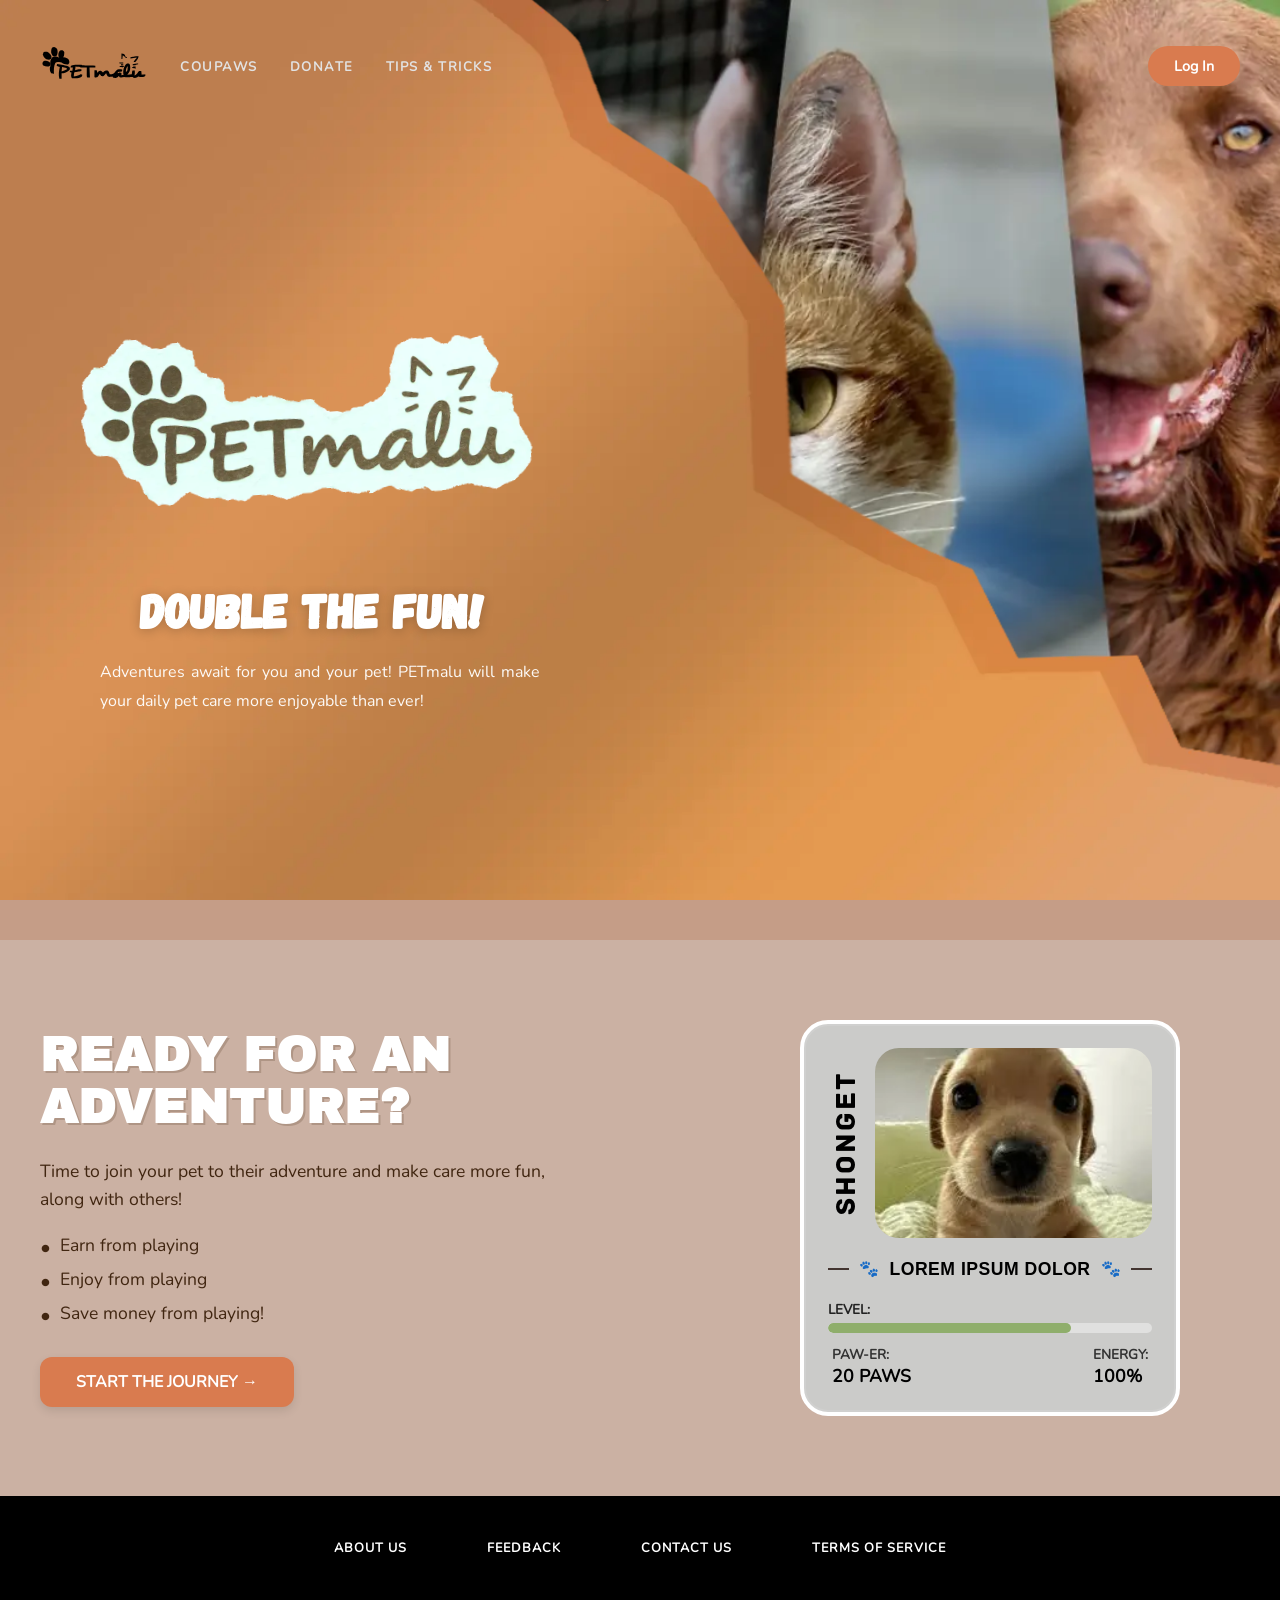
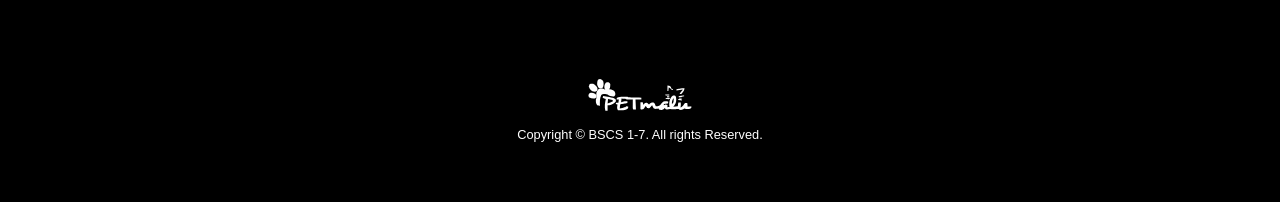
==== commit 7581a9d3: "Changed Lorem Ipsum" ====
--- a/WebIndex/index.html
+++ b/WebIndex/index.html
@@ -36,11 +36,9 @@
             <div class="main-logo">
                 <img src="../Assets/Home_Logo.webp" alt="PETmaluMAIN">
             </div>
-            <h1>Lorem Ipsum</h1>
+            <h1>DOUBLE THE FUN!</h1>
             <p>
-                Lorem ipsum dolor sit amet consectetur, adipisicing elit. Mollitia in quibusdam, architecto numquam
-                facilis deserunt blanditiis deleniti quas eius et temporibus consequuntur, molestias atque. Quaerat
-                temporibus enim nesciunt mollitia fugiat.
+                Adventures await for you and your pet! PETmalu will make your daily pet care more enjoyable than ever!
             </p>
         </div>
     </section>
